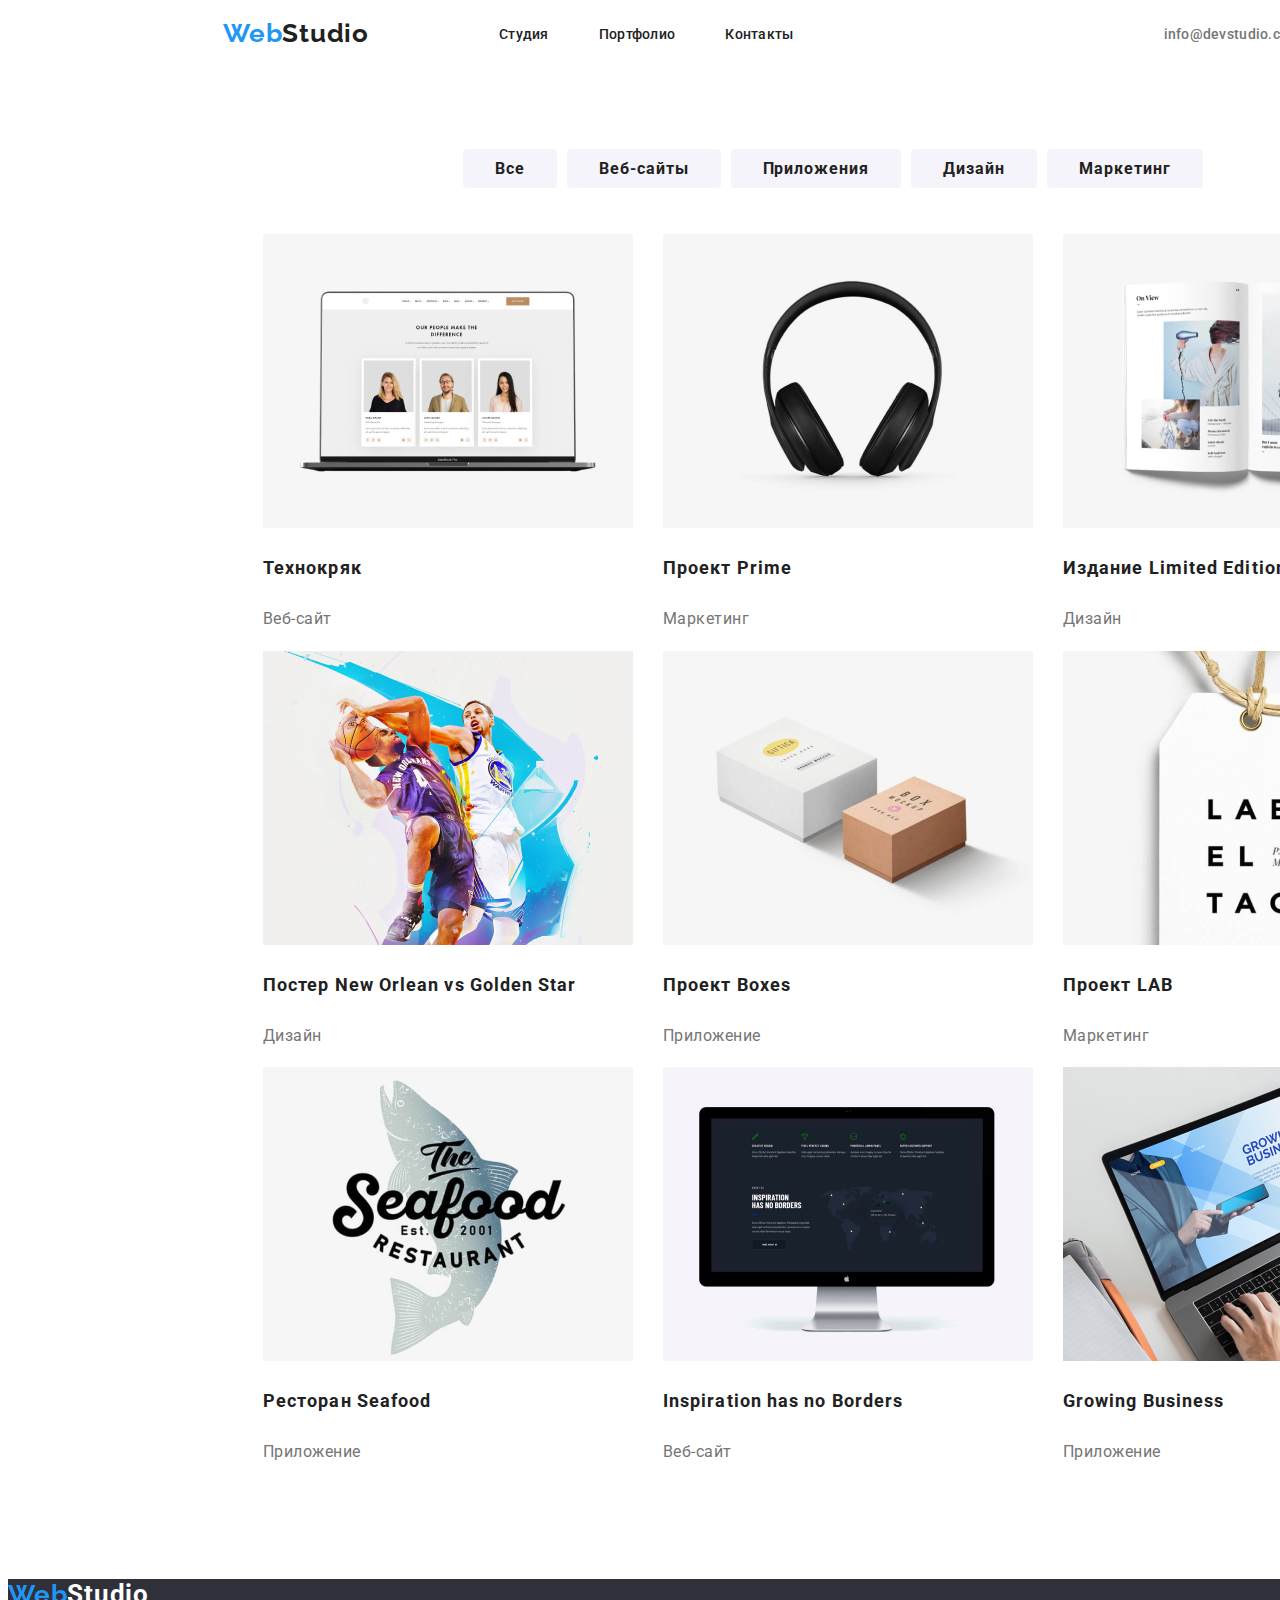
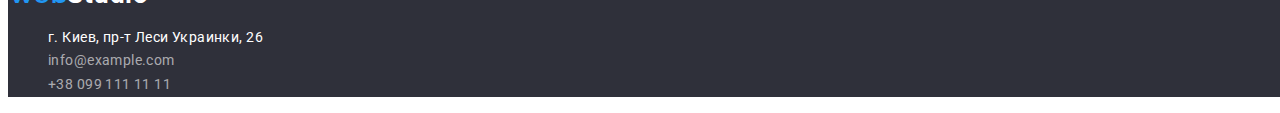
==== portfolio.html @ 619acfcd "commit1" ====
<!DOCTYPE html>
<html lang="en">
<head>
    <meta charset="UTF-8">
    <meta http-equiv="X-UA-Compatible" content="IE=edge">
    <meta name="viewport" content="width=device-width, initial-scale=1.0">
    <title>Document</title>
    <link rel="preconnect" href="https://fonts.googleapis.com"> 
    <link rel="preconnect" href="https://fonts.gstatic.com" crossorigin> 
    <link href="https://fonts.googleapis.com/css2?family=Roboto:wght@400;500;700;900&display=swap" rel="stylesheet">

   <link rel="preconnect" href="https://fonts.googleapis.com"> 
<link rel="preconnect" href="https://fonts.gstatic.com" crossorigin> 
<link href="https://fonts.googleapis.com/css2?family=Raleway:wght@700&display=swap" rel="stylesheet">
    <link rel="stylesheet" href="./css/main.css">
</head>
<body class="body-portfolio">
    <div class="main-container">
        <header>
            <div  class="head-cont">
                <nav class="main-nav">
                    <a class="logo" href="">
                       <span class="first-logo">Web</span>Studio
                    </a>
                        <ul class="nav-tools">
                        <li class="items"><a class="nav-objects" href="./index.html">Студия</a></li>
                        <li class="items"><a class="nav-objects" href="./portfolio.html">Портфолио</a></li>
                        <li class="items"><a class="nav-objects" href="">Контакты</a></li>
                    </ul>
                  </nav>
                  <!-- contacts1 -->
                    <ul class="head-cont">
                        <li class="cont-items"><a class="contacts-first" href="mailto:info@devstudio.com">info@devstudio.com</a></li>
                        <li class="cont-items"><a class="contacts-first" href="tel:+380961111111">+38 096 111 11 11</a></li>
                    </ul>
             </div>
        
        <main>
            <section>
                <div>
                    <ul class="portfolio-button">
                        <li class="port-button"><a href="">Все</a></li>
                        <li class="port-button"><a href="">Веб-сайты</a></li>
                        <li class="port-button"><a href="">Приложения</a></li>
                        <li class="port-button"><a href="">Дизайн</a></li>
                        <li class="port-button"><a href="">Маркетинг</a></li>
                    </ul>
                    
                </div>
                
    <!-- photos portfolio -->
    <div class="portfolio-gallery">
        <ul >
            <div class="div-cont">
                <li class="li-port">
                    <a href="">
                        <img src="./portfolio.images/portfolio.img.jpg" alt="">
                     <h3>Технокряк</h3>
                       <p>Веб-сайт</p>
                    </a>
            </li>
    
                <li class="li-port">
                    <a href="">
                        <img src="./portfolio.images/portfolio.img-4.jpg" alt="">
                         <h3>Проект Prime</h3>
                             <p>Маркетинг</p>                
                         </a>
    
                </li>
    
                <li class="li-port">
                  <a href="">
                    <img src="./portfolio.images/portfolio.img-7.jpg" alt="">
                         <h3>Издание Limited Edition</h3>
                             <p>Дизайн</p>            
                         </a>
                </li>
            </div>

     <div class="div-cont">
        <li class="li-port">
            <a href="">
                <img src="./portfolio.images/portfolio.img-2.jpg" alt="">
                 <h3>Постер New Orlean vs Golden Star</h3>
                     <p>Дизайн</p>                
                 </a>
        </li>

        <li class="li-port">
           <a href="">
            <img src="./portfolio.images/portfolio.img-5.jpg" alt="">
                 <h3>Проект Boxes</h3>
                     <p>Приложение</p>            
                 </a>
        </li>

        <li class="li-port">
            <a href="">
                <img src="./portfolio.images/portfolio.img-8.jpg" alt="">
                 <h3>Проект LAB</h3>
                     <p>Маркетинг</p>                
                 </a>
        </li>
     </div>

     <div class="div-cont">
        
        <li class="li-port">
            <a href="">
             <img src="./portfolio.images/portfolio.img-3.jpg" alt="">
                  <h3>Ресторан Seafood</h3>
                      <p>Приложение</p>           
                   </a>
         </li>

         <li class="li-port">
            <a href="">
             <img src="./portfolio.images/portfolio.img-6.jpg" alt="">
                  <h3>Inspiration has no Borders</h3>
                      <p>Веб-сайт</p>           
                   </a>
         </li>

         <li class="li-port">
             <a href="">
                 <img src="./portfolio.images/portfolio.img-9.jpg" alt="">
                  <h3>Growing Business</h3>
                      <p>Приложение</p>                
                  </a>
         </li>
     </div>

        </ul>
        </div>
        
            </section>
    
        </main>
    
        <footer class="contact-footer">
            <!-- contacts&adress -->
           <a  class="logo-footer" href=""> <span class="first-logo">Web</span>Studio</a>   
            <address>
                <ul>
                    <li><a class="adress" href="">г. Киев, пр-т Леси Украинки, 26</a></li>
                  <li>
                    <a class="contact-adress" href="mailto:info@example.com">info@example.com</a>
                  </li>
                  <li>
                    <a class="contact-adress" href="tel:+380991111111">+38 099 111 11 11</a>
                  </li>
                </ul>
            </address>
           </footer>
    </div>
 
  </head>  
</body>
</html>
---- css/main.css ----
/* main color FFFFFF */
/* text color 212121 */
/* paragraph color 757575 */
/* side color #2196F3 */

:root {
 --primary-text-color: #2196F3;
 --title-text-color: #212121;
 --accent-color: #757575;
 --title-accent-color:#ffff;

}

body {
    background-color: #FFFFFF;
    font-family: 'Roboto';
}
a {
    text-decoration: none;
}
ul {
    list-style-type: none;
}

.container {
    display: flex;
}

.main-container {
width: 1600px;
margin-left: auto;
margin-right: auto;
}

.head-cont {
    display: flex;
    align-items: center;
}

.main-nav {
  
    display: flex;
    align-items: center;
}

.logo {
    margin-left: 215px;
    
   color:var(--title-text-color);
   font-family: 'Raleway';
   font-weight: 700;
font-size: 26px;
line-height: 1.19;
letter-spacing: 0.03em;
}
.first-logo{
    color: var(--primary-text-color);
    font-family: 'Raleway';
}

.nav-tools {
margin-left: 90px;
   margin-right: 330px;
    display: flex;
    margin-bottom: 0;
    margin-top: 0;
    
}


.nav-objects:hover, .nav-objects:focus {
    color: var(--primary-text-color);
    
}
.nav-objects {
    color: var(--title-text-color);
    font-weight: 500;
    font-size: 14px;
    line-height: 1.14;
    letter-spacing: 0.02em;
}

.items:not(:last-child) {
margin-right: 50px;
}

.head-cont {

    display: flex;
}
.cont-items:not(:last-child) {
    margin-right: 50px;
}

.contacts-first:hover, .contacts-first:focus {
    color: var(--primary-text-color);
}

.contacts-first {
    color: var(--accent-color);
    font-style: normal;
font-weight: 500;
font-size: 14px;
line-height: 1.14;
letter-spacing: 0.02em;

}

.efficiency-section {

    text-align: center;
    background-color: #2F303A;
    padding-top: 200px;
    padding-bottom: 200px;
}

.efficiency {
    margin-left: auto;
    margin-right: auto;
    width: 700px;
    font-weight: 900;
    font-size: 44px;
    line-height: 1.36;
    text-align: center;
    letter-spacing: 0.06em;
    text-transform: uppercase;
    
    color:#FFFFFF;
}

.button-hero:hover, .button:focus {
    background-color:var(--title-accent-color);
    color:var(--primary-text-color) ;
}

.button-hero{
    
    border: none;
    border-radius: 4px;
padding: 10px 32px;
 margin-left: auto;
 margin-right: auto;
font-family: 'Roboto';
font-weight: 700;
font-size: 16px;
line-height: 1.9;
letter-spacing: 0.06em;
    background-color: var(--primary-text-color);
    color: #FFFFFF;
    
}

.ab-op {
    display: flex;
    text-align: center;
    padding: 0;
    margin: 0;
    list-style: none;
  margin-top: 95px;
  margin-bottom: 95px;
  margin-left: 215px;
  margin-right: 215px;
}

.ab-list {
    width: 270px;
}

.ab-list:not(:last-child) {

 margin-left: 30px;
    
}

.ability-option{
    margin-bottom: 10px;
    color: var(--title-text-color);
font-weight: 700;
font-size: 14px;
line-height: 1.14;
letter-spacing: 0.03em;
text-transform: uppercase;
}

.ability-text {
    color: var(--accent-color);
    font-weight: 400;
font-size: 14px;
line-height: 1.7;
letter-spacing: 0.03em;
}
.responsibilities, .team {
    color: var(--title-text-color);
    font-weight: 700;
    font-size: 36px;
    line-height: 1.16;
    text-align: center;
    letter-spacing: 0.03em;
    margin-bottom: 0px;
    margin-top: 0px;
}


.main-cart {
    margin-bottom: 95px;
    margin-top: 50px;
    margin-left: 215px;
    margin-right: 215px;
    display: flex;
}

.photo-list {
margin-right: 30px;   
}

.team {
    font-weight: 700;
    font-size: 36px;
    line-height: 1.16;
    text-align: center;
    letter-spacing: 0.03em;
}

.staff {
    margin-top: 50px;
    display: flex;
    margin-left: 215px;
    margin-right: 215px;
}

.pic-staff:not(:last-child) {

    margin-right: 30px;
}

.participant {
   color: var(--title-text-color);
   font-weight: 500;
font-size: 16px;
line-height: 1.19;
letter-spacing: 0.03em;
}

.part-aby {
    color: var(--accent-color);
    font-weight: 400;
font-size: 16px;
line-height: 1.19;
letter-spacing: 0.03em;
}

.logo-footer {
    color: #FFFFFF;
    font-weight: 700;
font-size: 26px;
line-height: 1.19;
letter-spacing: 0.03em;

}
.contact-footer {
    background-color: #2F303A;
    margin-top: 95px;
}

.adress {
    color: #FFFFFF;
    font-weight: 400;
    font-style: normal;
font-size: 14px;
line-height: 1.7;
letter-spacing: 0.03em;
color: #FFFFFF;
}

.contact-adress {
    font-style: normal;
    font-weight: 400;
    font-size: 14px;
    line-height: 1.7;
    letter-spacing: 0.03em;
    color: rgba(255, 255, 255, 0.6);
}
/* portfolio  */
/* main color FFFFFF */
/* text color 212121 */
/* paragraph color 757575 */
/* side color #2196F3 */

/* header portfolio */


   .portfolio-button a:hover, .portfolio-button a:focus {
  color: #ffff;
    background-color: var(--primary-text-color);
   }
   
   .portfolio-button {
  display: flex;
   }
.port-button:not(:last-child){
margin-right: 10px;
    
}
.portfolio-button {
margin-left: 415px;
    margin-top: 95px;
    margin-bottom: 50px;
}

   .portfolio-button a{

    background-color:#F5F4FA;
    color: #212121;
    margin-top: 50px;
    margin-bottom: 50px;
    border: none;
    border-radius: 4px;
padding: 10px 32px;
 margin-left: auto;
 margin-right: auto;
font-family: 'Roboto';
font-weight: 700;
font-size: 16px;
line-height: 1.9;
letter-spacing: 0.06em;
   }

   .portfolio-gallery {
    margin-left: 215px;
    margin-right: 215px;
   }

.portfolio-gallery h3{
    color:var(--title-text-color);
    font-weight: 700;
font-size: 18px;
line-height: 2;
letter-spacing: 0.06em;
}

.portfolio-gallery p{
    color: var(--accent-color);
    font-weight: 400;
font-size: 16px;
line-height: 1.9;
letter-spacing: 0.03em;
}

.div-cont {
    display: flex;
}

.li-port {

    margin-right: 30px;
}
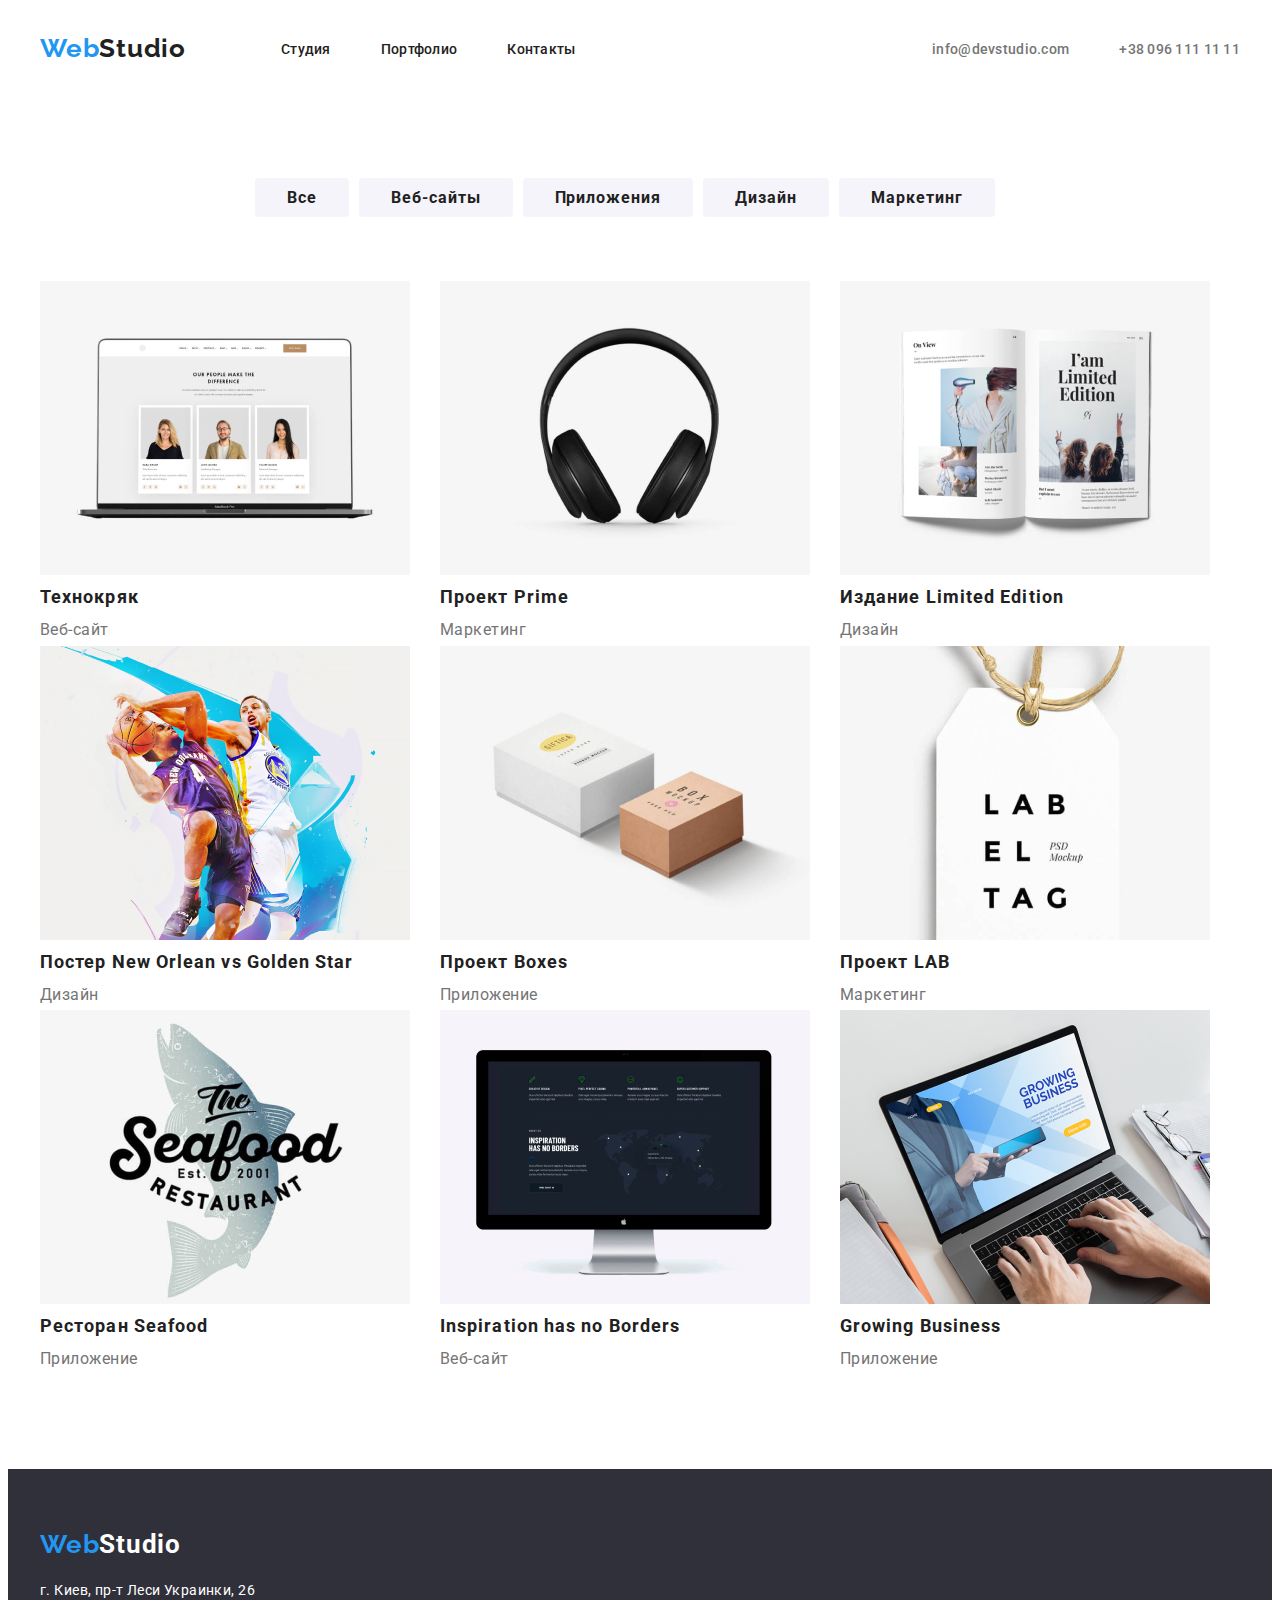
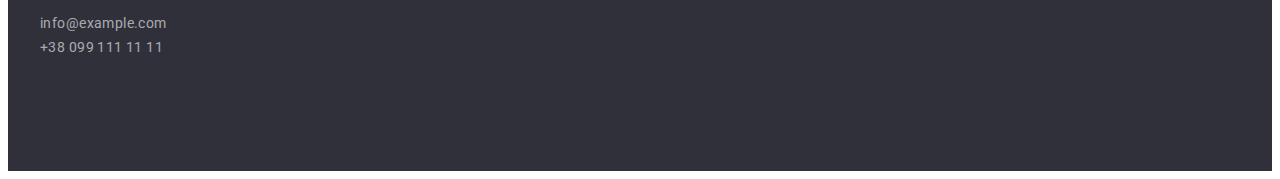
==== commit 40bdd591: "commit2" ====
--- a/portfolio.html
+++ b/portfolio.html
@@ -15,146 +15,154 @@
     <link rel="stylesheet" href="./css/main.css">
 </head>
 <body class="body-portfolio">
-    <div class="main-container">
         <header>
-            <div  class="head-cont">
-                <nav class="main-nav">
-                    <a class="logo" href="">
-                       <span class="first-logo">Web</span>Studio
-                    </a>
-                        <ul class="nav-tools">
-                        <li class="items"><a class="nav-objects" href="./index.html">Студия</a></li>
-                        <li class="items"><a class="nav-objects" href="./portfolio.html">Портфолио</a></li>
-                        <li class="items"><a class="nav-objects" href="">Контакты</a></li>
-                    </ul>
-                  </nav>
-                  <!-- contacts1 -->
-                    <ul class="head-cont">
-                        <li class="cont-items"><a class="contacts-first" href="mailto:info@devstudio.com">info@devstudio.com</a></li>
-                        <li class="cont-items"><a class="contacts-first" href="tel:+380961111111">+38 096 111 11 11</a></li>
-                    </ul>
-             </div>
+            <div class="main-container">
+                <div  class="head-cont">
+                    <nav class="main-nav">
+                        <a class="logo" href="">
+                           <span class="first-logo">Web</span>Studio
+                        </a>
+                            <ul class="nav-tools">
+                            <li class="items"><a class="nav-objects" href="./index.html">Студия</a></li>
+                            <li class="items"><a class="nav-objects" href="./portfolio.html">Портфолио</a></li>
+                            <li class="items"><a class="nav-objects" href="">Контакты</a></li>
+                        </ul>
+                      </nav>
+                      <!-- contacts1 -->
+                        <ul class="head-cont">
+                            <li class="cont-items"><a class="contacts-first" href="mailto:info@devstudio.com">info@devstudio.com</a></li>
+                            <li class="cont-items"><a class="contacts-first" href="tel:+380961111111">+38 096 111 11 11</a></li>
+                        </ul>
+                 </div>
+            </div>
+           
+        </header>
+        <main>
+           
+            <section class="port-gallery">
+                <div class="main-container">
+                    <div class="button-container">
+                        <ul class="portfolio-button">
+                            <li class="port-button"><a href="">Все</a></li>
+                            <li class="port-button"><a href="">Веб-сайты</a></li>
+                            <li class="port-button"><a href="">Приложения</a></li>
+                            <li class="port-button"><a href="">Дизайн</a></li>
+                            <li class="port-button"><a href="">Маркетинг</a></li>
+                        </ul>
+                        
+                    </div>
+                    
+        <!-- photos portfolio -->
+        <div class="portfolio-gallery">
+            <ul >
+                <div class="div-cont">
+                    <li class="li-port">
+                        <a href="">
+                            <img src="./portfolio.images/portfolio.img.jpg" alt="">
+                         <h3>Технокряк</h3>
+                           <p>Веб-сайт</p>
+                        </a>
+                </li>
         
-        <main>
-            <section>
-                <div>
-                    <ul class="portfolio-button">
-                        <li class="port-button"><a href="">Все</a></li>
-                        <li class="port-button"><a href="">Веб-сайты</a></li>
-                        <li class="port-button"><a href="">Приложения</a></li>
-                        <li class="port-button"><a href="">Дизайн</a></li>
-                        <li class="port-button"><a href="">Маркетинг</a></li>
-                    </ul>
-                    
+                    <li class="li-port">
+                        <a href="">
+                            <img src="./portfolio.images/portfolio.img-4.jpg" alt="">
+                             <h3>Проект Prime</h3>
+                                 <p>Маркетинг</p>                
+                             </a>
+        
+                    </li>
+        
+                    <li class="li-port">
+                      <a href="">
+                        <img src="./portfolio.images/portfolio.img-7.jpg" alt="">
+                             <h3>Издание Limited Edition</h3>
+                                 <p>Дизайн</p>            
+                             </a>
+                    </li>
+                </div>
+    
+         <div class="div-cont">
+            <li class="li-port">
+                <a href="">
+                    <img src="./portfolio.images/portfolio.img-2.jpg" alt="">
+                     <h3>Постер New Orlean vs Golden Star</h3>
+                         <p>Дизайн</p>                
+                     </a>
+            </li>
+    
+            <li class="li-port">
+               <a href="">
+                <img src="./portfolio.images/portfolio.img-5.jpg" alt="">
+                     <h3>Проект Boxes</h3>
+                         <p>Приложение</p>            
+                     </a>
+            </li>
+    
+            <li class="li-port">
+                <a href="">
+                    <img src="./portfolio.images/portfolio.img-8.jpg" alt="">
+                     <h3>Проект LAB</h3>
+                         <p>Маркетинг</p>                
+                     </a>
+            </li>
+         </div>
+    
+         <div class="div-cont">
+            
+            <li class="li-port">
+                <a href="">
+                 <img src="./portfolio.images/portfolio.img-3.jpg" alt="">
+                      <h3>Ресторан Seafood</h3>
+                          <p>Приложение</p>           
+                       </a>
+             </li>
+    
+             <li class="li-port">
+                <a href="">
+                 <img src="./portfolio.images/portfolio.img-6.jpg" alt="">
+                      <h3>Inspiration has no Borders</h3>
+                          <p>Веб-сайт</p>           
+                       </a>
+             </li>
+    
+             <li class="li-port">
+                 <a href="">
+                     <img src="./portfolio.images/portfolio.img-9.jpg" alt="">
+                      <h3>Growing Business</h3>
+                          <p>Приложение</p>                
+                      </a>
+             </li>
+         </div>
+    
+            </ul>
+            </div>
                 </div>
                 
-    <!-- photos portfolio -->
-    <div class="portfolio-gallery">
-        <ul >
-            <div class="div-cont">
-                <li class="li-port">
-                    <a href="">
-                        <img src="./portfolio.images/portfolio.img.jpg" alt="">
-                     <h3>Технокряк</h3>
-                       <p>Веб-сайт</p>
-                    </a>
-            </li>
-    
-                <li class="li-port">
-                    <a href="">
-                        <img src="./portfolio.images/portfolio.img-4.jpg" alt="">
-                         <h3>Проект Prime</h3>
-                             <p>Маркетинг</p>                
-                         </a>
-    
-                </li>
-    
-                <li class="li-port">
-                  <a href="">
-                    <img src="./portfolio.images/portfolio.img-7.jpg" alt="">
-                         <h3>Издание Limited Edition</h3>
-                             <p>Дизайн</p>            
-                         </a>
-                </li>
-            </div>
-
-     <div class="div-cont">
-        <li class="li-port">
-            <a href="">
-                <img src="./portfolio.images/portfolio.img-2.jpg" alt="">
-                 <h3>Постер New Orlean vs Golden Star</h3>
-                     <p>Дизайн</p>                
-                 </a>
-        </li>
-
-        <li class="li-port">
-           <a href="">
-            <img src="./portfolio.images/portfolio.img-5.jpg" alt="">
-                 <h3>Проект Boxes</h3>
-                     <p>Приложение</p>            
-                 </a>
-        </li>
-
-        <li class="li-port">
-            <a href="">
-                <img src="./portfolio.images/portfolio.img-8.jpg" alt="">
-                 <h3>Проект LAB</h3>
-                     <p>Маркетинг</p>                
-                 </a>
-        </li>
-     </div>
-
-     <div class="div-cont">
-        
-        <li class="li-port">
-            <a href="">
-             <img src="./portfolio.images/portfolio.img-3.jpg" alt="">
-                  <h3>Ресторан Seafood</h3>
-                      <p>Приложение</p>           
-                   </a>
-         </li>
-
-         <li class="li-port">
-            <a href="">
-             <img src="./portfolio.images/portfolio.img-6.jpg" alt="">
-                  <h3>Inspiration has no Borders</h3>
-                      <p>Веб-сайт</p>           
-                   </a>
-         </li>
-
-         <li class="li-port">
-             <a href="">
-                 <img src="./portfolio.images/portfolio.img-9.jpg" alt="">
-                  <h3>Growing Business</h3>
-                      <p>Приложение</p>                
-                  </a>
-         </li>
-     </div>
-
-        </ul>
-        </div>
         
             </section>
     
         </main>
     
         <footer class="contact-footer">
-            <!-- contacts&adress -->
-           <a  class="logo-footer" href=""> <span class="first-logo">Web</span>Studio</a>   
-            <address>
-                <ul>
-                    <li><a class="adress" href="">г. Киев, пр-т Леси Украинки, 26</a></li>
-                  <li>
-                    <a class="contact-adress" href="mailto:info@example.com">info@example.com</a>
-                  </li>
-                  <li>
-                    <a class="contact-adress" href="tel:+380991111111">+38 099 111 11 11</a>
-                  </li>
-                </ul>
-            </address>
+
+            <div class="main-container">
+<!-- contacts&adress -->
+<a  class="logo-footer" href=""> <span class="first-logo">Web</span>Studio</a>   
+<address class="adress-footer">
+    <ul>
+        <li><a class="adress" href="">г. Киев, пр-т Леси Украинки, 26</a></li>
+      <li class="contact-li">
+        <a class="contact-adress" href="mailto:info@example.com">info@example.com</a>
+      </li>
+      <li>
+        <a class="contact-adress" href="tel:+380991111111">+38 099 111 11 11</a>
+      </li>
+    </ul>
+</address>
+            </div>
+            
            </footer>
-    </div>
- 
   </head>  
 </body>
 </html>--- a/css/main.css
+++ b/css/main.css
@@ -21,13 +21,32 @@
 ul {
     list-style-type: none;
 }
+p,
+h1,
+h2,
+h3,
+h4,
+h5,
+h6 {
+  margin: 0;
+}
+
+ul {
+  margin: 0;
+  padding: 0;
+  list-style: none;
+}
+
+button {
+  cursor: pointer;
+}
 
 .container {
     display: flex;
 }
 
 .main-container {
-width: 1600px;
+width: 1200px;
 margin-left: auto;
 margin-right: auto;
 }
@@ -41,11 +60,12 @@
   
     display: flex;
     align-items: center;
+    padding-top: 25px;
+    padding-bottom: 25px;
 }
 
 .logo {
-    margin-left: 215px;
-    
+   
    color:var(--title-text-color);
    font-family: 'Raleway';
    font-weight: 700;
@@ -59,8 +79,7 @@
 }
 
 .nav-tools {
-margin-left: 90px;
-   margin-right: 330px;
+margin-left: 95px;
     display: flex;
     margin-bottom: 0;
     margin-top: 0;
@@ -85,11 +104,11 @@
 }
 
 .head-cont {
-
-    display: flex;
-}
-.cont-items:not(:last-child) {
-    margin-right: 50px;
+margin-left: auto;
+    display: flex;
+}
+.cont-items:not(:first-child) {
+    margin-left: 50px;
 }
 
 .contacts-first:hover, .contacts-first:focus {
@@ -134,7 +153,7 @@
 }
 
 .button-hero{
-    
+    margin-top: 30px;
     border: none;
     border-radius: 4px;
 padding: 10px 32px;
@@ -150,16 +169,14 @@
     
 }
 
+.section-features {
+    padding-top: 94px;
+    padding-bottom: 94px;
+}
+
 .ab-op {
     display: flex;
-    text-align: center;
-    padding: 0;
-    margin: 0;
-    list-style: none;
-  margin-top: 95px;
-  margin-bottom: 95px;
-  margin-left: 215px;
-  margin-right: 215px;
+
 }
 
 .ab-list {
@@ -167,9 +184,7 @@
 }
 
 .ab-list:not(:last-child) {
-
- margin-left: 30px;
-    
+margin-right: 30px; 
 }
 
 .ability-option{
@@ -185,7 +200,7 @@
 .ability-text {
     color: var(--accent-color);
     font-weight: 400;
-font-size: 14px;
+font-size: 9px;
 line-height: 1.7;
 letter-spacing: 0.03em;
 }
@@ -202,15 +217,19 @@
 
 
 .main-cart {
-    margin-bottom: 95px;
-    margin-top: 50px;
-    margin-left: 215px;
-    margin-right: 215px;
+    padding-bottom: 94px;
+margin-top: 50px;
     display: flex;
 }
 
 .photo-list {
 margin-right: 30px;   
+}
+
+.section-team {
+    padding-top: 94px;
+    padding-bottom: 94px;
+    background-color: #F5F4FA;
 }
 
 .team {
@@ -222,10 +241,10 @@
 }
 
 .staff {
+
     margin-top: 50px;
     display: flex;
-    margin-left: 215px;
-    margin-right: 215px;
+   
 }
 
 .pic-staff:not(:last-child) {
@@ -257,9 +276,14 @@
 letter-spacing: 0.03em;
 
 }
+
+.adress-footer {
+    margin-top: 20px;
+}
 .contact-footer {
     background-color: #2F303A;
-    margin-top: 95px;
+   padding-top: 60px;
+   padding-bottom: 111px;
 }
 
 .adress {
@@ -270,6 +294,10 @@
 line-height: 1.7;
 letter-spacing: 0.03em;
 color: #FFFFFF;
+}
+
+.contact-li{
+    margin-top: 9px;
 }
 
 .contact-adress {
@@ -287,7 +315,15 @@
 /* side color #2196F3 */
 
 /* header portfolio */
-
+.port-gallery {
+    padding-top: 94px;
+    padding-bottom: 94px;
+}
+
+.button-container {
+    margin-left: 215px;
+    padding-bottom: 34px;
+}
 
    .portfolio-button a:hover, .portfolio-button a:focus {
   color: #ffff;
@@ -302,9 +338,7 @@
     
 }
 .portfolio-button {
-margin-left: 415px;
-    margin-top: 95px;
-    margin-bottom: 50px;
+padding-bottom: 34px;
 }
 
    .portfolio-button a{
@@ -326,8 +360,7 @@
    }
 
    .portfolio-gallery {
-    margin-left: 215px;
-    margin-right: 215px;
+   
    }
 
 .portfolio-gallery h3{
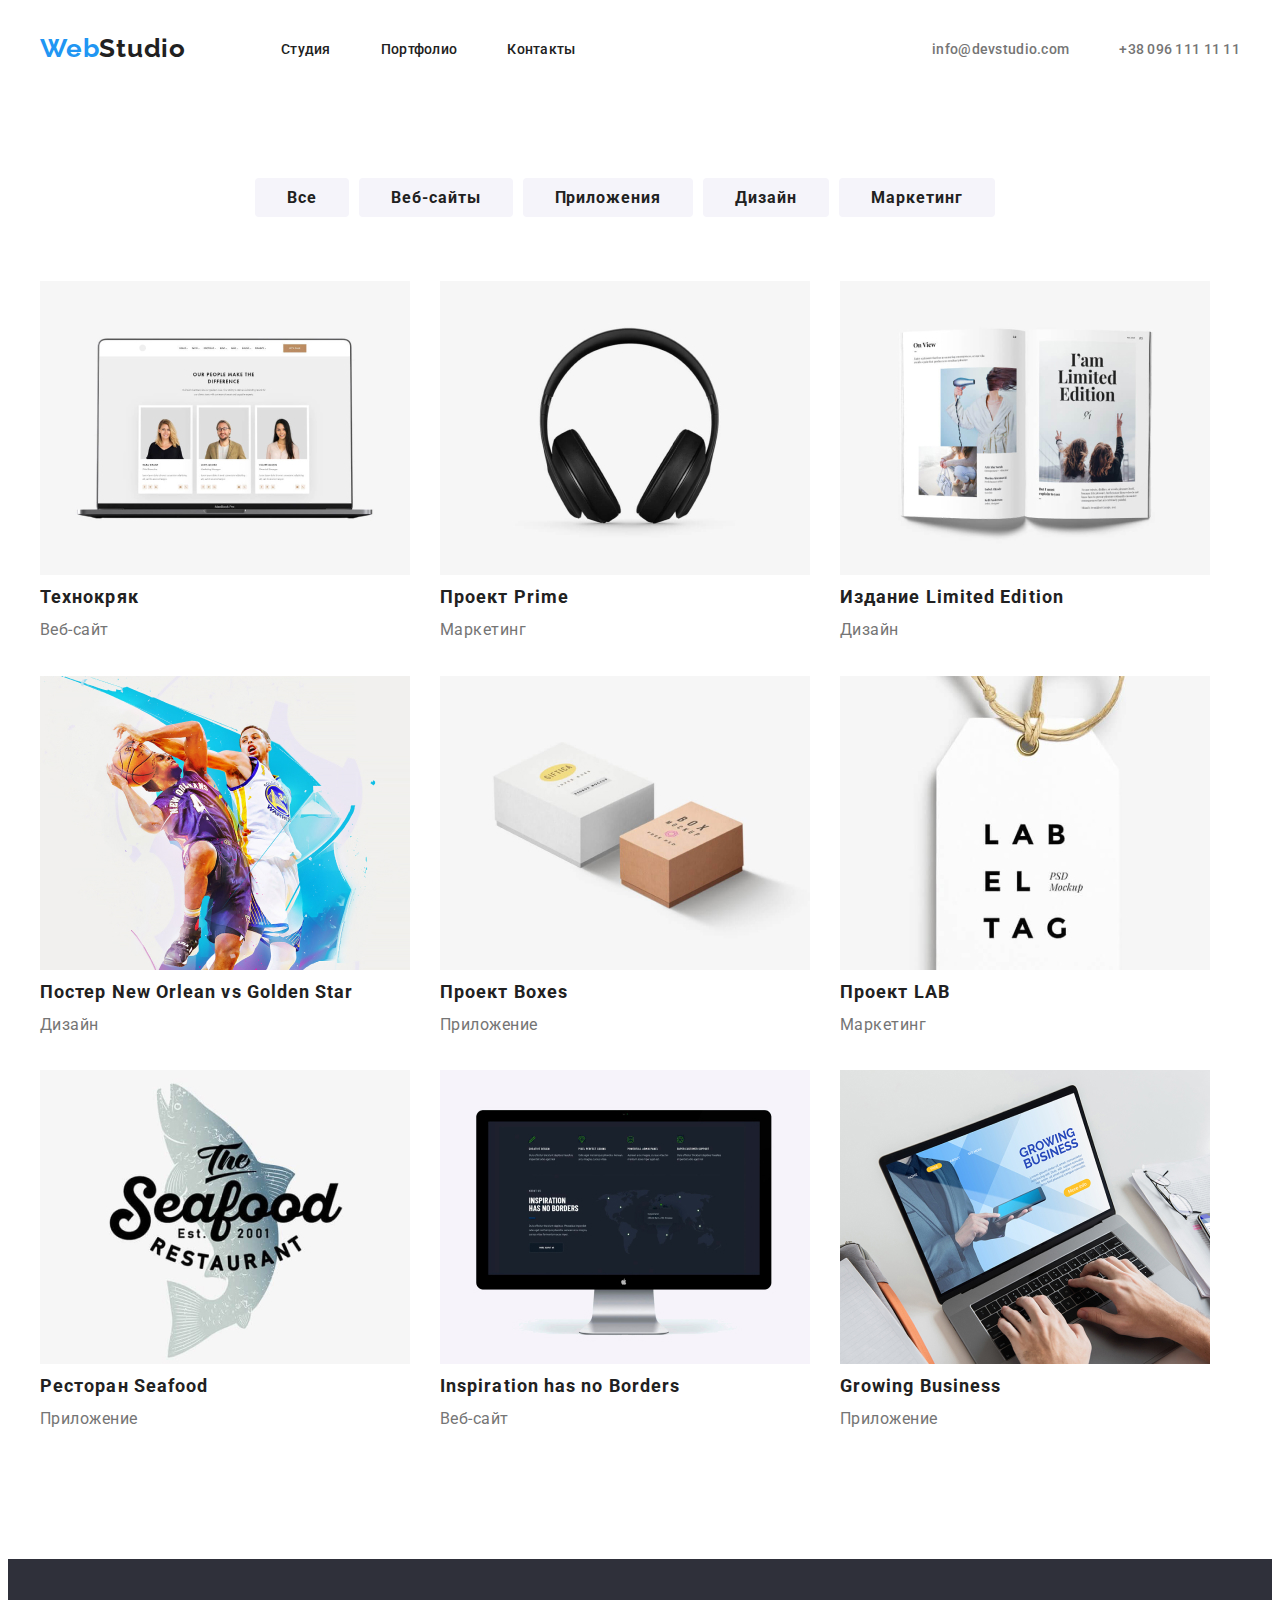
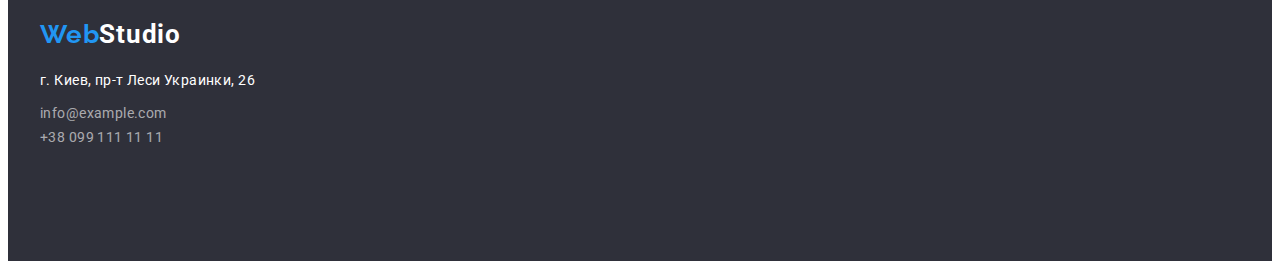
==== commit c9ee3258: "commit4" ====
--- a/portfolio.html
+++ b/portfolio.html
@@ -9,13 +9,13 @@
     <link rel="preconnect" href="https://fonts.gstatic.com" crossorigin> 
     <link href="https://fonts.googleapis.com/css2?family=Roboto:wght@400;500;700;900&display=swap" rel="stylesheet">
 
-   <link rel="preconnect" href="https://fonts.googleapis.com"> 
-<link rel="preconnect" href="https://fonts.gstatic.com" crossorigin> 
-<link href="https://fonts.googleapis.com/css2?family=Raleway:wght@700&display=swap" rel="stylesheet">
-    <link rel="stylesheet" href="./css/main.css">
-</head>
+    <link rel="preconnect" href="https://fonts.googleapis.com"> 
+    <link rel="preconnect" href="https://fonts.gstatic.com" crossorigin> 
+    <link href="https://fonts.googleapis.com/css2?family=Raleway:wght@700&display=swap" rel="stylesheet">
+        <link rel="stylesheet" href="./css/main.css">
+    </head>
 <body class="body-portfolio">
-        <header>
+        <header class="hd-pf">
             <div class="main-container">
                 <div  class="head-cont">
                     <nav class="main-nav">
--- a/css/main.css
+++ b/css/main.css
@@ -13,7 +13,7 @@
 
 body {
     background-color: #FFFFFF;
-    font-family: 'Roboto';
+    font-family: "Roboto", sans-serif;
 }
 a {
     text-decoration: none;
@@ -50,6 +50,8 @@
 margin-left: auto;
 margin-right: auto;
 }
+
+
 
 .head-cont {
     display: flex;
@@ -190,20 +192,21 @@
 .ability-option{
     margin-bottom: 10px;
     color: var(--title-text-color);
-font-weight: 700;
-font-size: 14px;
-line-height: 1.14;
-letter-spacing: 0.03em;
-text-transform: uppercase;
+    font-weight: 700;
+    font-size: 14px;
+    line-height: 1.14;
+    letter-spacing: 0.03em;
+    text-transform: uppercase;
 }
 
 .ability-text {
     color: var(--accent-color);
     font-weight: 400;
-font-size: 9px;
-line-height: 1.7;
-letter-spacing: 0.03em;
-}
+    font-size: 14px;
+    line-height: 1.7;
+    letter-spacing: 0.03em;
+}
+
 .responsibilities, .team {
     color: var(--title-text-color);
     font-weight: 700;
@@ -315,6 +318,8 @@
 /* side color #2196F3 */
 
 /* header portfolio */
+
+
 .port-gallery {
     padding-top: 94px;
     padding-bottom: 94px;
@@ -384,8 +389,9 @@
 }
 
 .li-port {
-
+border: #F5F4FA;
     margin-right: 30px;
+    margin-bottom: 30px;
 }
 
 
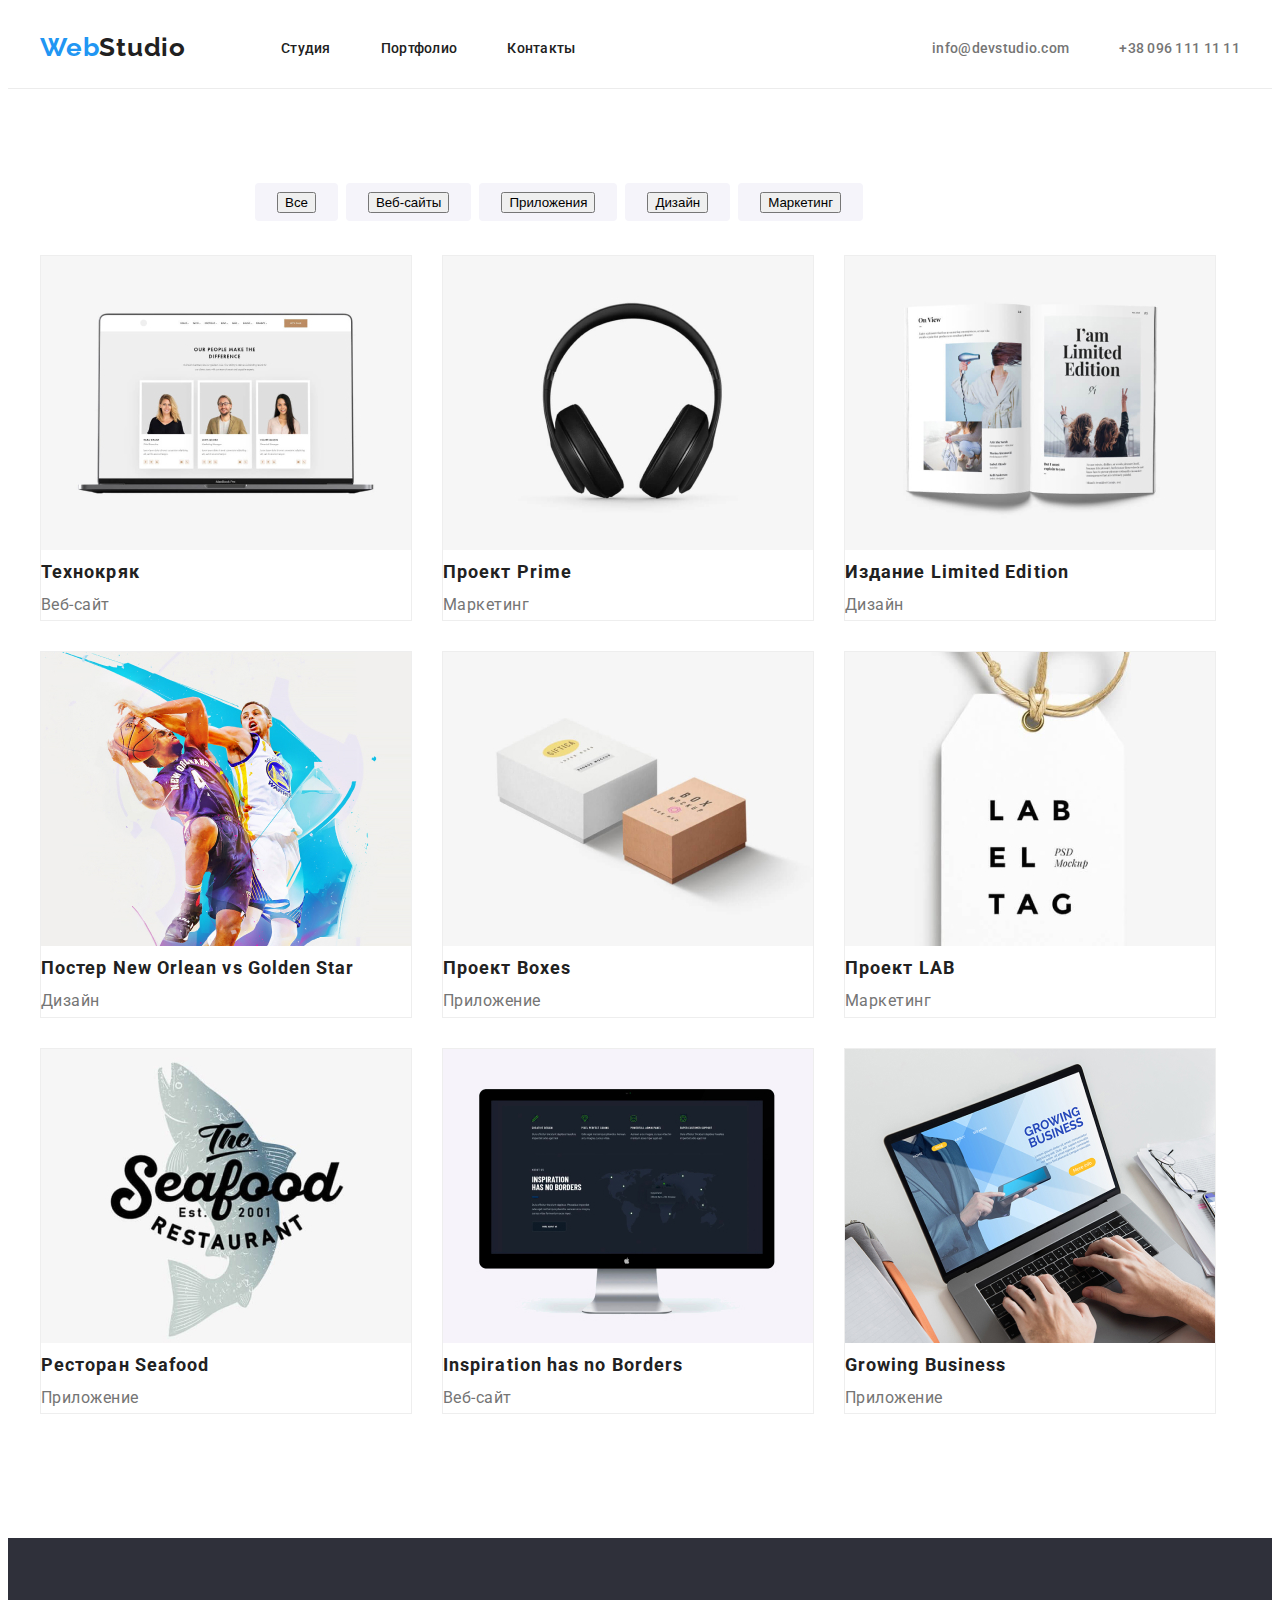
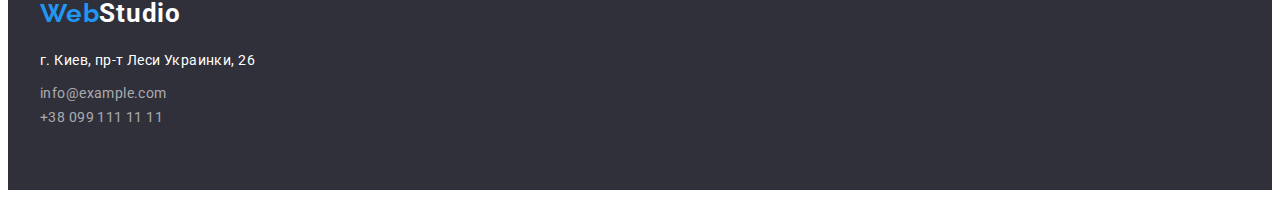
==== commit 30ea6067: "commit20.06" ====
--- a/portfolio.html
+++ b/portfolio.html
@@ -12,6 +12,7 @@
     <link rel="preconnect" href="https://fonts.googleapis.com"> 
     <link rel="preconnect" href="https://fonts.gstatic.com" crossorigin> 
     <link href="https://fonts.googleapis.com/css2?family=Raleway:wght@700&display=swap" rel="stylesheet">
+    <link rel="stylesheet" href="https://cdnjs.cloudflare.com/ajax/libs/modern-normalize/1.1.0/modern-normalize.min.css" integrity="sha512-wpPYUAdjBVSE4KJnH1VR1HeZfpl1ub8YT/NKx4PuQ5NmX2tKuGu6U/JRp5y+Y8XG2tV+wKQpNHVUX03MfMFn9Q==" crossorigin="anonymous" referrerpolicy="no-referrer" />
         <link rel="stylesheet" href="./css/main.css">
     </head>
 <body class="body-portfolio">
@@ -43,11 +44,11 @@
                 <div class="main-container">
                     <div class="button-container">
                         <ul class="portfolio-button">
-                            <li class="port-button"><a href="">Все</a></li>
-                            <li class="port-button"><a href="">Веб-сайты</a></li>
-                            <li class="port-button"><a href="">Приложения</a></li>
-                            <li class="port-button"><a href="">Дизайн</a></li>
-                            <li class="port-button"><a href="">Маркетинг</a></li>
+                            <li class="port-button"><button type="button">Все</button></li>
+                            <li class="port-button"><button type="button">Веб-сайты</button></li>
+                            <li class="port-button"><button type="button">Приложения</button></li>
+                            <li class="port-button"><button type="button">Дизайн</button></li>
+                            <li class="port-button"><button type="button">Маркетинг</button></li>
                         </ul>
                         
                     </div>
--- a/css/main.css
+++ b/css/main.css
@@ -49,9 +49,14 @@
 width: 1200px;
 margin-left: auto;
 margin-right: auto;
-}
-
-
+padding-right: 15px;
+padding-left: 15px;
+}
+
+.main-header{
+    padding-top: 25px;
+    padding-bottom: 25px;
+}
 
 .head-cont {
     display: flex;
@@ -62,8 +67,6 @@
   
     display: flex;
     align-items: center;
-    padding-top: 25px;
-    padding-bottom: 25px;
 }
 
 .logo {
@@ -206,6 +209,10 @@
     line-height: 1.7;
     letter-spacing: 0.03em;
 }
+.section-contact{
+    padding-bottom: 94px;
+}
+
 
 .responsibilities, .team {
     color: var(--title-text-color);
@@ -220,7 +227,6 @@
 
 
 .main-cart {
-    padding-bottom: 94px;
 margin-top: 50px;
     display: flex;
 }
@@ -255,6 +261,13 @@
     margin-right: 30px;
 }
 
+.div-part {
+    text-align: center;
+    padding-top: 30px;
+    padding-bottom: 30px;
+}
+
+
 .participant {
    color: var(--title-text-color);
    font-weight: 500;
@@ -264,6 +277,7 @@
 }
 
 .part-aby {
+    margin-top: 10px;
     color: var(--accent-color);
     font-weight: 400;
 font-size: 16px;
@@ -286,7 +300,7 @@
 .contact-footer {
     background-color: #2F303A;
    padding-top: 60px;
-   padding-bottom: 111px;
+   padding-bottom: 60px;
 }
 
 .adress {
@@ -311,6 +325,11 @@
     letter-spacing: 0.03em;
     color: rgba(255, 255, 255, 0.6);
 }
+
+.footer-tel {
+
+    margin-top: 9px;
+}
 /* portfolio  */
 /* main color FFFFFF */
 /* text color 212121 */
@@ -318,19 +337,23 @@
 /* side color #2196F3 */
 
 /* header portfolio */
-
+.hd-pf {
+    border-bottom: 1px solid #ececec;
+    padding-top: 24px;
+    padding-bottom: 25px;
+    margin-bottom: 94px;
+}
 
 .port-gallery {
-    padding-top: 94px;
     padding-bottom: 94px;
 }
 
 .button-container {
     margin-left: 215px;
-    padding-bottom: 34px;
-}
-
-   .portfolio-button a:hover, .portfolio-button a:focus {
+    
+}
+
+   .portfolio-button li:hover, .portfolio-button li:focus {
   color: #ffff;
     background-color: var(--primary-text-color);
    }
@@ -339,34 +362,27 @@
   display: flex;
    }
 .port-button:not(:last-child){
-margin-right: 10px;
+margin-right: 8px;
     
 }
 .portfolio-button {
-padding-bottom: 34px;
-}
-
-   .portfolio-button a{
-
+margin-bottom: 34px;
+}
+
+   .portfolio-button li{
     background-color:#F5F4FA;
     color: #212121;
-    margin-top: 50px;
-    margin-bottom: 50px;
     border: none;
     border-radius: 4px;
-padding: 10px 32px;
- margin-left: auto;
- margin-right: auto;
+padding: 6px 22px;
+ 
 font-family: 'Roboto';
 font-weight: 700;
 font-size: 16px;
-line-height: 1.9;
+line-height: 1.63;
 letter-spacing: 0.06em;
    }
 
-   .portfolio-gallery {
-   
-   }
 
 .portfolio-gallery h3{
     color:var(--title-text-color);
@@ -384,8 +400,13 @@
 letter-spacing: 0.03em;
 }
 
+.portfolio-gallery li{
+    border: 1px solid #EEEEEE
+}
+
 .div-cont {
     display: flex;
+
 }
 
 .li-port {
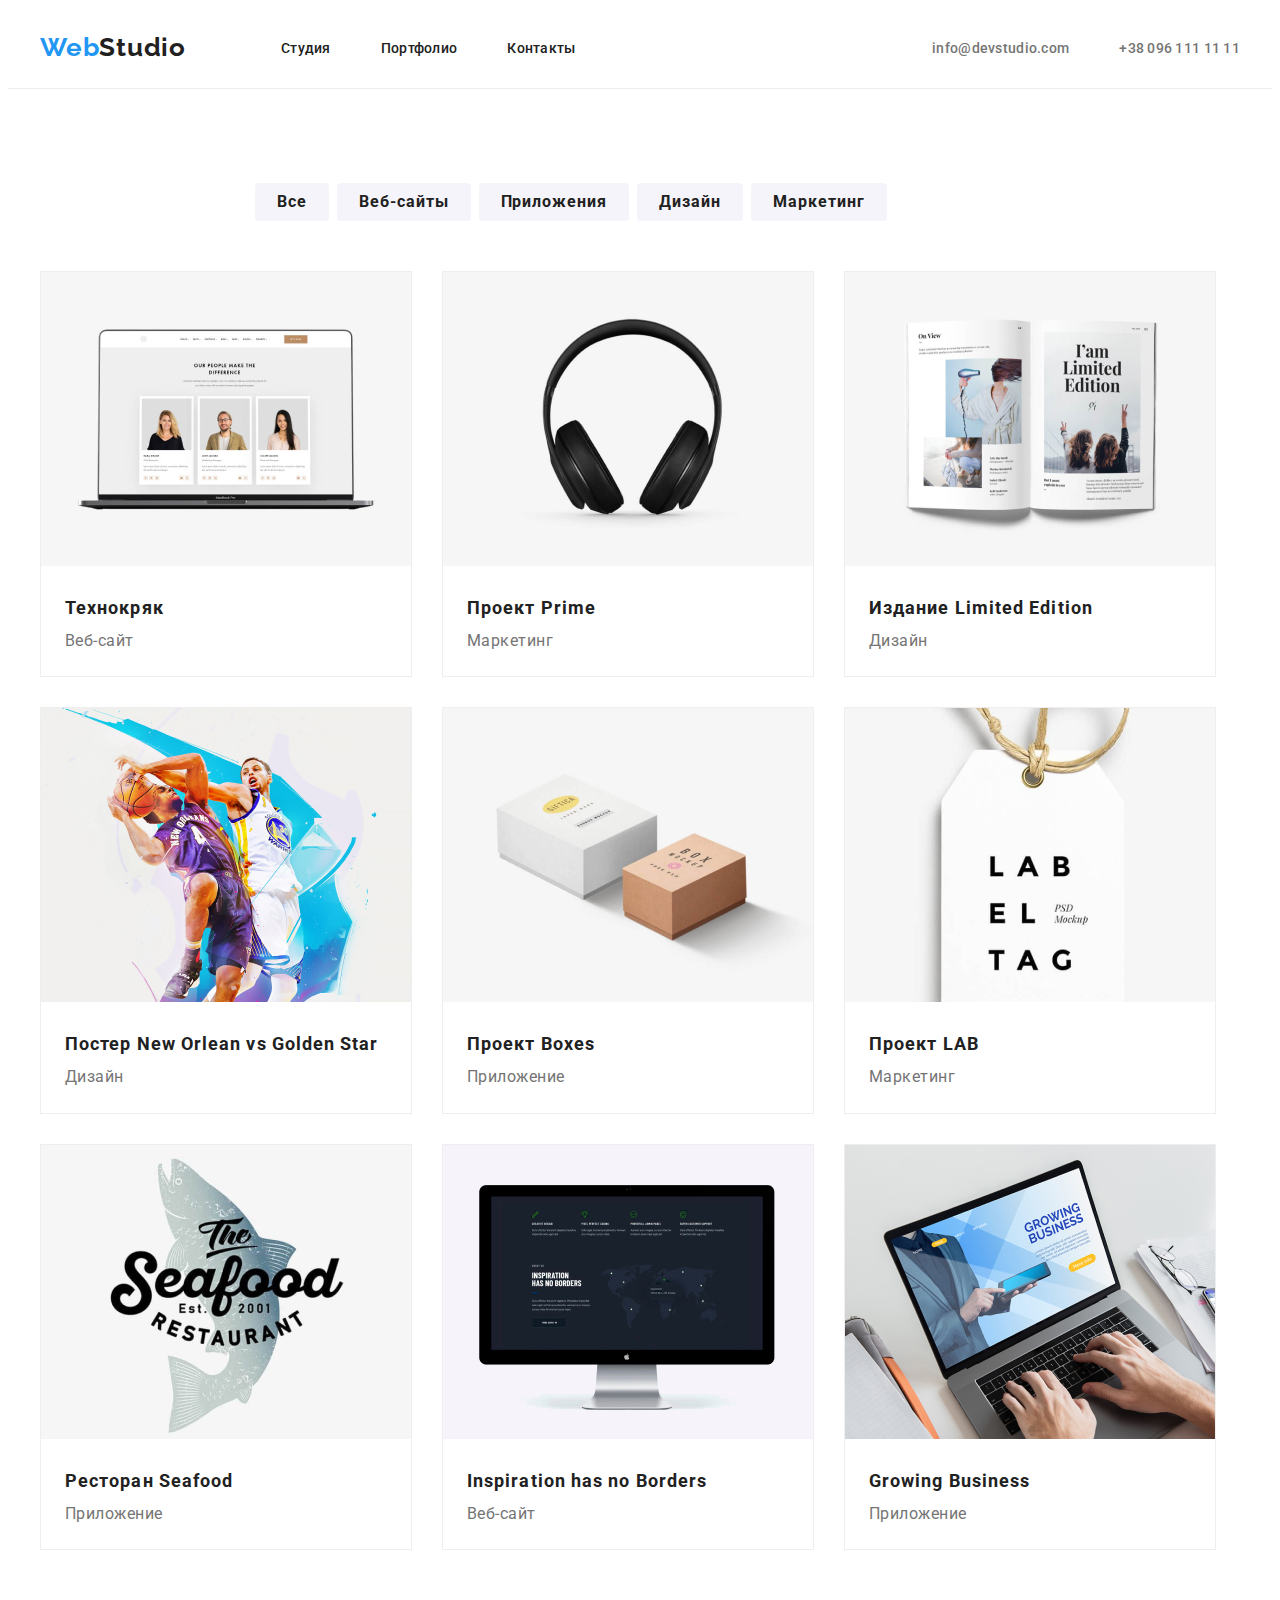
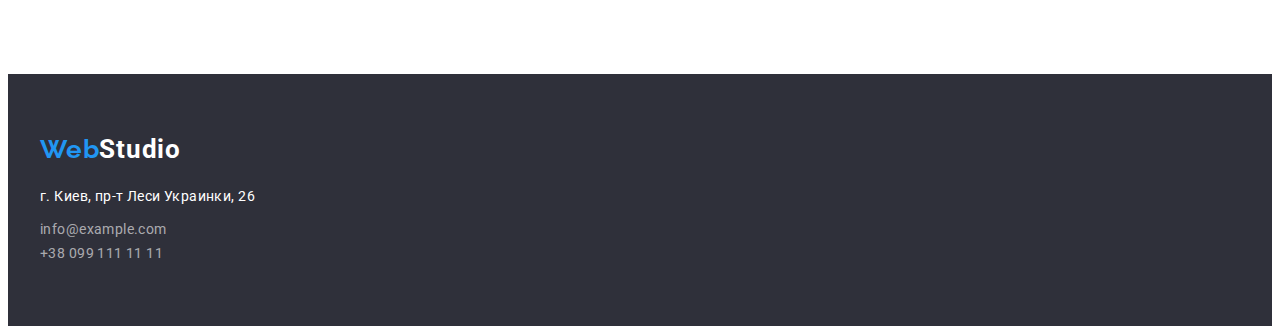
==== commit c6c6cd5b: "hope the last commit hw3" ====
--- a/portfolio.html
+++ b/portfolio.html
@@ -44,11 +44,11 @@
                 <div class="main-container">
                     <div class="button-container">
                         <ul class="portfolio-button">
-                            <li class="port-button"><button type="button">Все</button></li>
-                            <li class="port-button"><button type="button">Веб-сайты</button></li>
-                            <li class="port-button"><button type="button">Приложения</button></li>
-                            <li class="port-button"><button type="button">Дизайн</button></li>
-                            <li class="port-button"><button type="button">Маркетинг</button></li>
+                            <li class="port-button"><button type="button" class="port-hero">Все</button></li>
+                            <li class="port-button"><button type="button" class="port-hero">Веб-сайты</button></li>
+                            <li class="port-button"><button type="button" class="port-hero">Приложения</button></li>
+                            <li class="port-button"><button type="button" class="port-hero">Дизайн</button></li>
+                            <li class="port-button"><button type="button" class="port-hero">Маркетинг</button></li>
                         </ul>
                         
                     </div>
@@ -60,16 +60,21 @@
                     <li class="li-port">
                         <a href="">
                             <img src="./portfolio.images/portfolio.img.jpg" alt="">
-                         <h3>Технокряк</h3>
-                           <p>Веб-сайт</p>
+                        <div class="photo-text">
+                            <h3>Технокряк</h3>
+                            <p>Веб-сайт</p>
+                        </div> 
                         </a>
                 </li>
         
                     <li class="li-port">
                         <a href="">
                             <img src="./portfolio.images/portfolio.img-4.jpg" alt="">
-                             <h3>Проект Prime</h3>
-                                 <p>Маркетинг</p>                
+                            <div class="photo-text">
+                                <h3>Проект Prime</h3>
+                                <p>Маркетинг</p>   
+                            </div>
+                                         
                              </a>
         
                     </li>
@@ -77,9 +82,12 @@
                     <li class="li-port">
                       <a href="">
                         <img src="./portfolio.images/portfolio.img-7.jpg" alt="">
-                             <h3>Издание Limited Edition</h3>
-                                 <p>Дизайн</p>            
-                             </a>
+                        <div class="photo-text">
+                            <h3>Издание Limited Edition</h3>
+                            <p>Дизайн</p>    
+                        </div>
+                                     
+                         </a>
                     </li>
                 </div>
     
@@ -87,24 +95,33 @@
             <li class="li-port">
                 <a href="">
                     <img src="./portfolio.images/portfolio.img-2.jpg" alt="">
-                     <h3>Постер New Orlean vs Golden Star</h3>
-                         <p>Дизайн</p>                
+                    <div class="photo-text">
+                        <h3>Постер New Orlean vs Golden Star</h3>
+                        <p>Дизайн</p>        
+                    </div>
+                             
                      </a>
             </li>
     
             <li class="li-port">
                <a href="">
                 <img src="./portfolio.images/portfolio.img-5.jpg" alt="">
-                     <h3>Проект Boxes</h3>
-                         <p>Приложение</p>            
+                <div class="photo-text">
+                    <h3>Проект Boxes</h3>
+                    <p>Приложение</p>  
+                </div>
+                              
                      </a>
             </li>
     
             <li class="li-port">
                 <a href="">
                     <img src="./portfolio.images/portfolio.img-8.jpg" alt="">
-                     <h3>Проект LAB</h3>
-                         <p>Маркетинг</p>                
+                    <div class="photo-text">
+                        <h3>Проект LAB</h3>
+                        <p>Маркетинг</p>          
+                    </div>
+                          
                      </a>
             </li>
          </div>
@@ -114,24 +131,33 @@
             <li class="li-port">
                 <a href="">
                  <img src="./portfolio.images/portfolio.img-3.jpg" alt="">
-                      <h3>Ресторан Seafood</h3>
-                          <p>Приложение</p>           
+                 <div class="photo-text">
+                    <h3>Ресторан Seafood</h3>
+                    <p>Приложение</p> 
+                 </div>
+                                
                        </a>
              </li>
     
              <li class="li-port">
                 <a href="">
                  <img src="./portfolio.images/portfolio.img-6.jpg" alt="">
-                      <h3>Inspiration has no Borders</h3>
-                          <p>Веб-сайт</p>           
+                 <div class="photo-text">
+                    <h3>Inspiration has no Borders</h3>
+                    <p>Веб-сайт</p>    
+                 </div>
+                             
                        </a>
              </li>
     
              <li class="li-port">
                  <a href="">
                      <img src="./portfolio.images/portfolio.img-9.jpg" alt="">
-                      <h3>Growing Business</h3>
-                          <p>Приложение</p>                
+                     <div class="photo-text">
+                        <h3>Growing Business</h3>
+                        <p>Приложение</p>            
+                     </div>
+                          
                       </a>
              </li>
          </div>
--- a/css/main.css
+++ b/css/main.css
@@ -255,11 +255,18 @@
     display: flex;
    
 }
+.pic-staff {
+    
+    border-radius: 0px 0px 4px 4px;
+    box-shadow: 0px 1px 3px rgba(0, 0, 0, 0.12), 0px 1px 1px rgba(0, 0, 0, 0.14),
+      0px 2px 1px rgba(0, 0, 0, 0.2);
+}
 
 .pic-staff:not(:last-child) {
 
     margin-right: 30px;
 }
+
 
 .div-part {
     text-align: center;
@@ -341,19 +348,21 @@
     border-bottom: 1px solid #ececec;
     padding-top: 24px;
     padding-bottom: 25px;
-    margin-bottom: 94px;
+
 }
 
 .port-gallery {
     padding-bottom: 94px;
+    padding-top: 0;
 }
 
 .button-container {
+    padding-top: 94px;
     margin-left: 215px;
-    
-}
-
-   .portfolio-button li:hover, .portfolio-button li:focus {
+    margin-right: 215px;
+}
+
+   .port-hero:hover, .port-hero:focus {
   color: #ffff;
     background-color: var(--primary-text-color);
    }
@@ -365,11 +374,8 @@
 margin-right: 8px;
     
 }
-.portfolio-button {
-margin-bottom: 34px;
-}
-
-   .portfolio-button li{
+
+   .port-hero {
     background-color:#F5F4FA;
     color: #212121;
     border: none;
@@ -382,7 +388,9 @@
 line-height: 1.63;
 letter-spacing: 0.06em;
    }
-
+.portfolio-gallery {
+    padding-top: 50px;
+}
 
 .portfolio-gallery h3{
     color:var(--title-text-color);
@@ -398,10 +406,12 @@
 font-size: 16px;
 line-height: 1.9;
 letter-spacing: 0.03em;
+
 }
 
 .portfolio-gallery li{
     border: 1px solid #EEEEEE
+
 }
 
 .div-cont {
@@ -415,6 +425,9 @@
     margin-bottom: 30px;
 }
 
+.photo-text {
+    padding: 20px 24px;
+}
 
 
   
